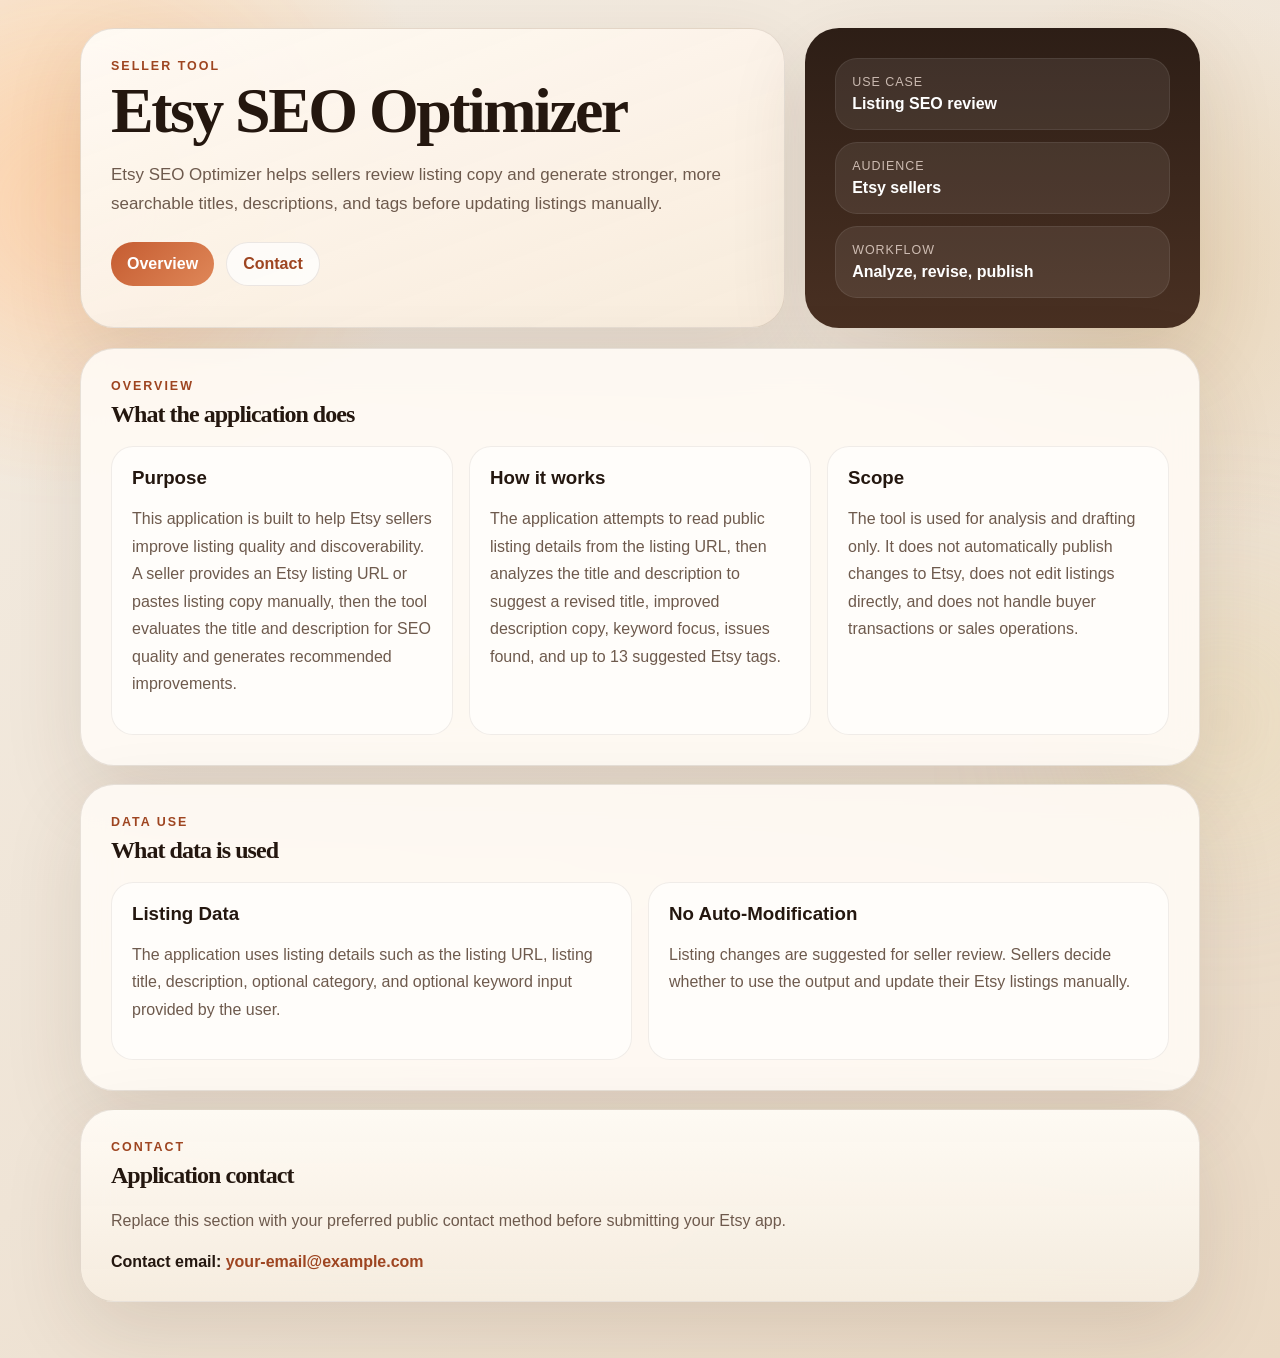
==== docs/index.html @ 0e65af86 "Initial Etsy SEO Optimizer MVP" ====
<!DOCTYPE html>
<html lang="en">
<head>
    <meta charset="UTF-8">
    <meta name="viewport" content="width=device-width, initial-scale=1.0">
    <title>Etsy SEO Optimizer</title>
    <meta
        name="description"
        content="Seller-focused Etsy listing optimization tool that reviews listing copy and suggests stronger SEO titles, descriptions, and tags."
    >
    <link rel="stylesheet" href="./styles.css">
</head>
<body>
    <div class="glow glow-left"></div>
    <div class="glow glow-right"></div>

    <main class="page">
        <header class="hero">
            <div class="hero-copy">
                <p class="eyebrow">Seller Tool</p>
                <h1>Etsy SEO Optimizer</h1>
                <p class="lead">
                    Etsy SEO Optimizer helps sellers review listing copy and generate stronger,
                    more searchable titles, descriptions, and tags before updating listings manually.
                </p>
                <div class="hero-actions">
                    <a class="primary-link" href="#overview">Overview</a>
                    <a class="secondary-link" href="#contact">Contact</a>
                </div>
            </div>

            <div class="hero-panel">
                <div class="mini-card">
                    <span class="mini-label">Use Case</span>
                    <strong>Listing SEO review</strong>
                </div>
                <div class="mini-card">
                    <span class="mini-label">Audience</span>
                    <strong>Etsy sellers</strong>
                </div>
                <div class="mini-card">
                    <span class="mini-label">Workflow</span>
                    <strong>Analyze, revise, publish</strong>
                </div>
            </div>
        </header>

        <section id="overview" class="section card">
            <div class="section-heading">
                <p class="eyebrow">Overview</p>
                <h2>What the application does</h2>
            </div>

            <div class="content-grid">
                <article class="content-block">
                    <h3>Purpose</h3>
                    <p>
                        This application is built to help Etsy sellers improve listing quality and
                        discoverability. A seller provides an Etsy listing URL or pastes listing copy
                        manually, then the tool evaluates the title and description for SEO quality
                        and generates recommended improvements.
                    </p>
                </article>

                <article class="content-block">
                    <h3>How it works</h3>
                    <p>
                        The application attempts to read public listing details from the listing URL,
                        then analyzes the title and description to suggest a revised title, improved
                        description copy, keyword focus, issues found, and up to 13 suggested Etsy tags.
                    </p>
                </article>

                <article class="content-block">
                    <h3>Scope</h3>
                    <p>
                        The tool is used for analysis and drafting only. It does not automatically
                        publish changes to Etsy, does not edit listings directly, and does not handle
                        buyer transactions or sales operations.
                    </p>
                </article>
            </div>
        </section>

        <section class="section card">
            <div class="section-heading">
                <p class="eyebrow">Data Use</p>
                <h2>What data is used</h2>
            </div>

            <div class="content-grid two-up">
                <article class="content-block">
                    <h3>Listing Data</h3>
                    <p>
                        The application uses listing details such as the listing URL, listing title,
                        description, optional category, and optional keyword input provided by the user.
                    </p>
                </article>

                <article class="content-block">
                    <h3>No Auto-Modification</h3>
                    <p>
                        Listing changes are suggested for seller review. Sellers decide whether to use
                        the output and update their Etsy listings manually.
                    </p>
                </article>
            </div>
        </section>

        <section id="contact" class="section card contact-card">
            <div class="section-heading">
                <p class="eyebrow">Contact</p>
                <h2>Application contact</h2>
            </div>
            <p class="contact-copy">
                Replace this section with your preferred public contact method before submitting your Etsy app.
            </p>
            <p class="contact-line">
                Contact email: <span>your-email@example.com</span>
            </p>
        </section>
    </main>
</body>
</html>
---- docs/styles.css ----
:root {
    --bg: #f4ede3;
    --bg-deep: #ead9c4;
    --surface: rgba(255, 251, 245, 0.9);
    --surface-strong: #fffdfa;
    --border: rgba(67, 44, 31, 0.12);
    --text: #24170f;
    --text-muted: #6e5a4d;
    --accent: #c55c31;
    --accent-strong: #9e4521;
    --accent-soft: rgba(197, 92, 49, 0.12);
    --shadow: 0 28px 80px rgba(64, 39, 22, 0.12);
    --radius-xl: 34px;
    --radius-lg: 22px;
    --radius-md: 16px;
}

* {
    box-sizing: border-box;
}

body {
    margin: 0;
    min-height: 100vh;
    color: var(--text);
    font-family: Aptos, "Segoe UI", sans-serif;
    background:
        radial-gradient(circle at 8% 12%, rgba(255, 211, 166, 0.86), transparent 20%),
        radial-gradient(circle at 90% 20%, rgba(229, 200, 155, 0.55), transparent 18%),
        linear-gradient(145deg, var(--bg) 0%, #efe4d6 54%, var(--bg-deep) 100%);
}

.glow {
    position: fixed;
    width: 240px;
    height: 240px;
    border-radius: 999px;
    filter: blur(90px);
    opacity: 0.5;
    pointer-events: none;
}

.glow-left {
    left: -50px;
    top: 90px;
    background: rgba(255, 190, 145, 0.7);
}

.glow-right {
    right: -60px;
    bottom: 60px;
    background: rgba(231, 210, 144, 0.6);
}

.page {
    position: relative;
    width: min(1120px, calc(100% - 28px));
    margin: 28px auto 56px;
}

.card {
    background: var(--surface);
    border: 1px solid var(--border);
    border-radius: var(--radius-xl);
    box-shadow: var(--shadow);
    backdrop-filter: blur(18px);
}

.hero {
    display: grid;
    grid-template-columns: minmax(0, 1.25fr) minmax(260px, 0.7fr);
    gap: 20px;
    align-items: stretch;
    margin-bottom: 20px;
}

.hero-copy,
.hero-panel,
.section {
    padding: 30px;
}

.hero-copy {
    background: linear-gradient(160deg, rgba(255, 250, 244, 0.98) 0%, rgba(248, 235, 219, 0.92) 100%);
    border: 1px solid var(--border);
    border-radius: var(--radius-xl);
    box-shadow: var(--shadow);
}

.hero-panel {
    display: grid;
    gap: 12px;
    background: linear-gradient(180deg, #2d1e16 0%, #493022 100%);
    border-radius: var(--radius-xl);
    color: white;
    box-shadow: var(--shadow);
}

.eyebrow {
    margin: 0 0 8px;
    color: var(--accent-strong);
    font-size: 0.78rem;
    font-weight: 700;
    letter-spacing: 0.16em;
    text-transform: uppercase;
}

.hero h1,
.section-heading h2 {
    margin: 0;
    font-family: Georgia, "Times New Roman", serif;
    letter-spacing: -0.04em;
}

.hero h1 {
    font-size: clamp(2.6rem, 5vw, 4.8rem);
    line-height: 0.95;
}

.lead,
.content-block p,
.contact-copy {
    color: var(--text-muted);
    line-height: 1.72;
}

.lead {
    max-width: 700px;
    margin: 18px 0 0;
    font-size: 1.06rem;
}

.hero-actions {
    display: flex;
    gap: 12px;
    margin-top: 24px;
}

.hero-actions a {
    text-decoration: none;
    font-weight: 700;
}

.primary-link,
.secondary-link {
    display: inline-flex;
    align-items: center;
    justify-content: center;
    border-radius: 999px;
    padding: 12px 16px;
}

.primary-link {
    background: linear-gradient(135deg, var(--accent) 0%, #df8758 100%);
    color: white;
}

.secondary-link {
    background: rgba(255, 255, 255, 0.72);
    color: var(--accent-strong);
    border: 1px solid rgba(67, 44, 31, 0.1);
}

.mini-card {
    display: grid;
    gap: 6px;
    padding: 16px;
    border-radius: var(--radius-lg);
    background: rgba(255, 255, 255, 0.08);
    border: 1px solid rgba(255, 255, 255, 0.08);
}

.mini-label {
    color: rgba(255, 239, 228, 0.72);
    font-size: 0.78rem;
    text-transform: uppercase;
    letter-spacing: 0.08em;
}

.section {
    margin-top: 18px;
}

.section-heading {
    margin-bottom: 18px;
}

.content-grid {
    display: grid;
    grid-template-columns: repeat(3, minmax(0, 1fr));
    gap: 16px;
}

.content-grid.two-up {
    grid-template-columns: repeat(2, minmax(0, 1fr));
}

.content-block {
    padding: 20px;
    border-radius: var(--radius-lg);
    background: var(--surface-strong);
    border: 1px solid rgba(67, 44, 31, 0.08);
}

.content-block h3 {
    margin: 0 0 10px;
}

.contact-card {
    background: linear-gradient(180deg, rgba(255, 251, 245, 0.96) 0%, rgba(245, 236, 223, 0.95) 100%);
}

.contact-line {
    margin: 18px 0 0;
    font-weight: 700;
}

.contact-line span {
    color: var(--accent-strong);
}

@media (max-width: 920px) {
    .hero,
    .content-grid,
    .content-grid.two-up {
        grid-template-columns: 1fr;
    }
}

@media (max-width: 680px) {
    .page {
        width: min(100% - 16px, 1120px);
        margin-top: 18px;
    }

    .hero-copy,
    .hero-panel,
    .section {
        padding: 22px;
    }

    .hero-actions {
        flex-direction: column;
        align-items: stretch;
    }
}
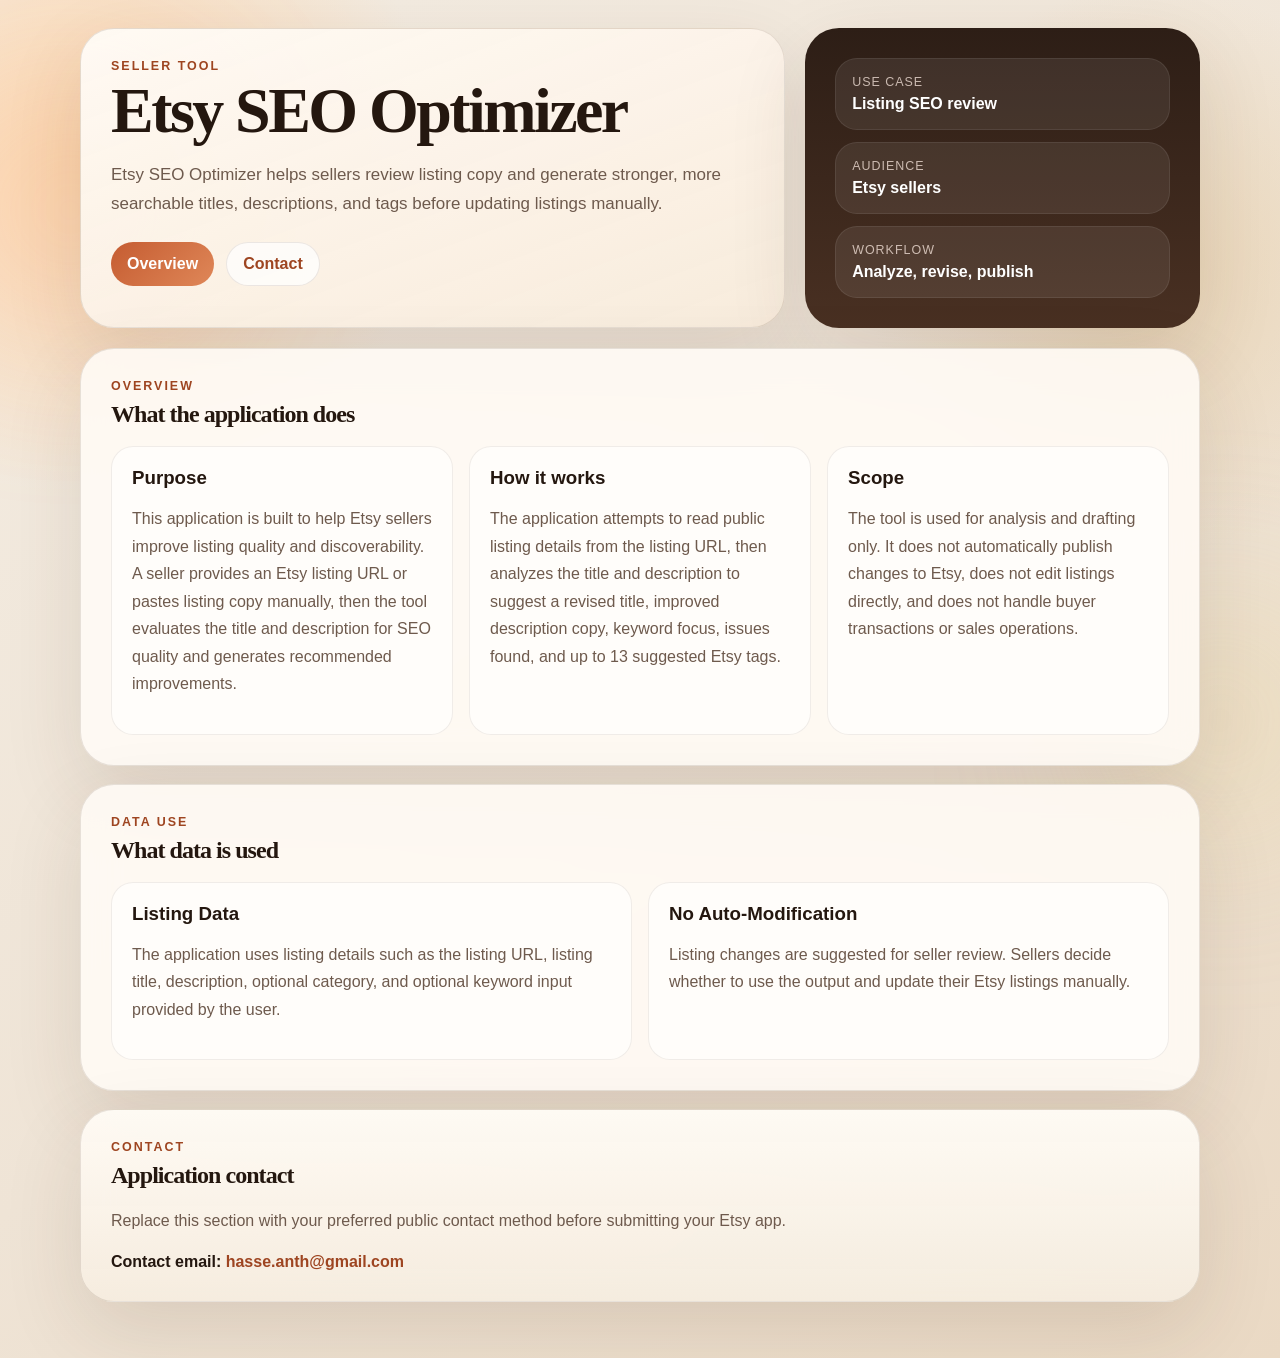
==== commit cc3ba5db: "Update contact email on landing page" ====
--- a/docs/index.html
+++ b/docs/index.html
@@ -116,7 +116,7 @@
                 Replace this section with your preferred public contact method before submitting your Etsy app.
             </p>
             <p class="contact-line">
-                Contact email: <span>your-email@example.com</span>
+                Contact email: <span>hasse.anth@gmail.com</span>
             </p>
         </section>
     </main>
